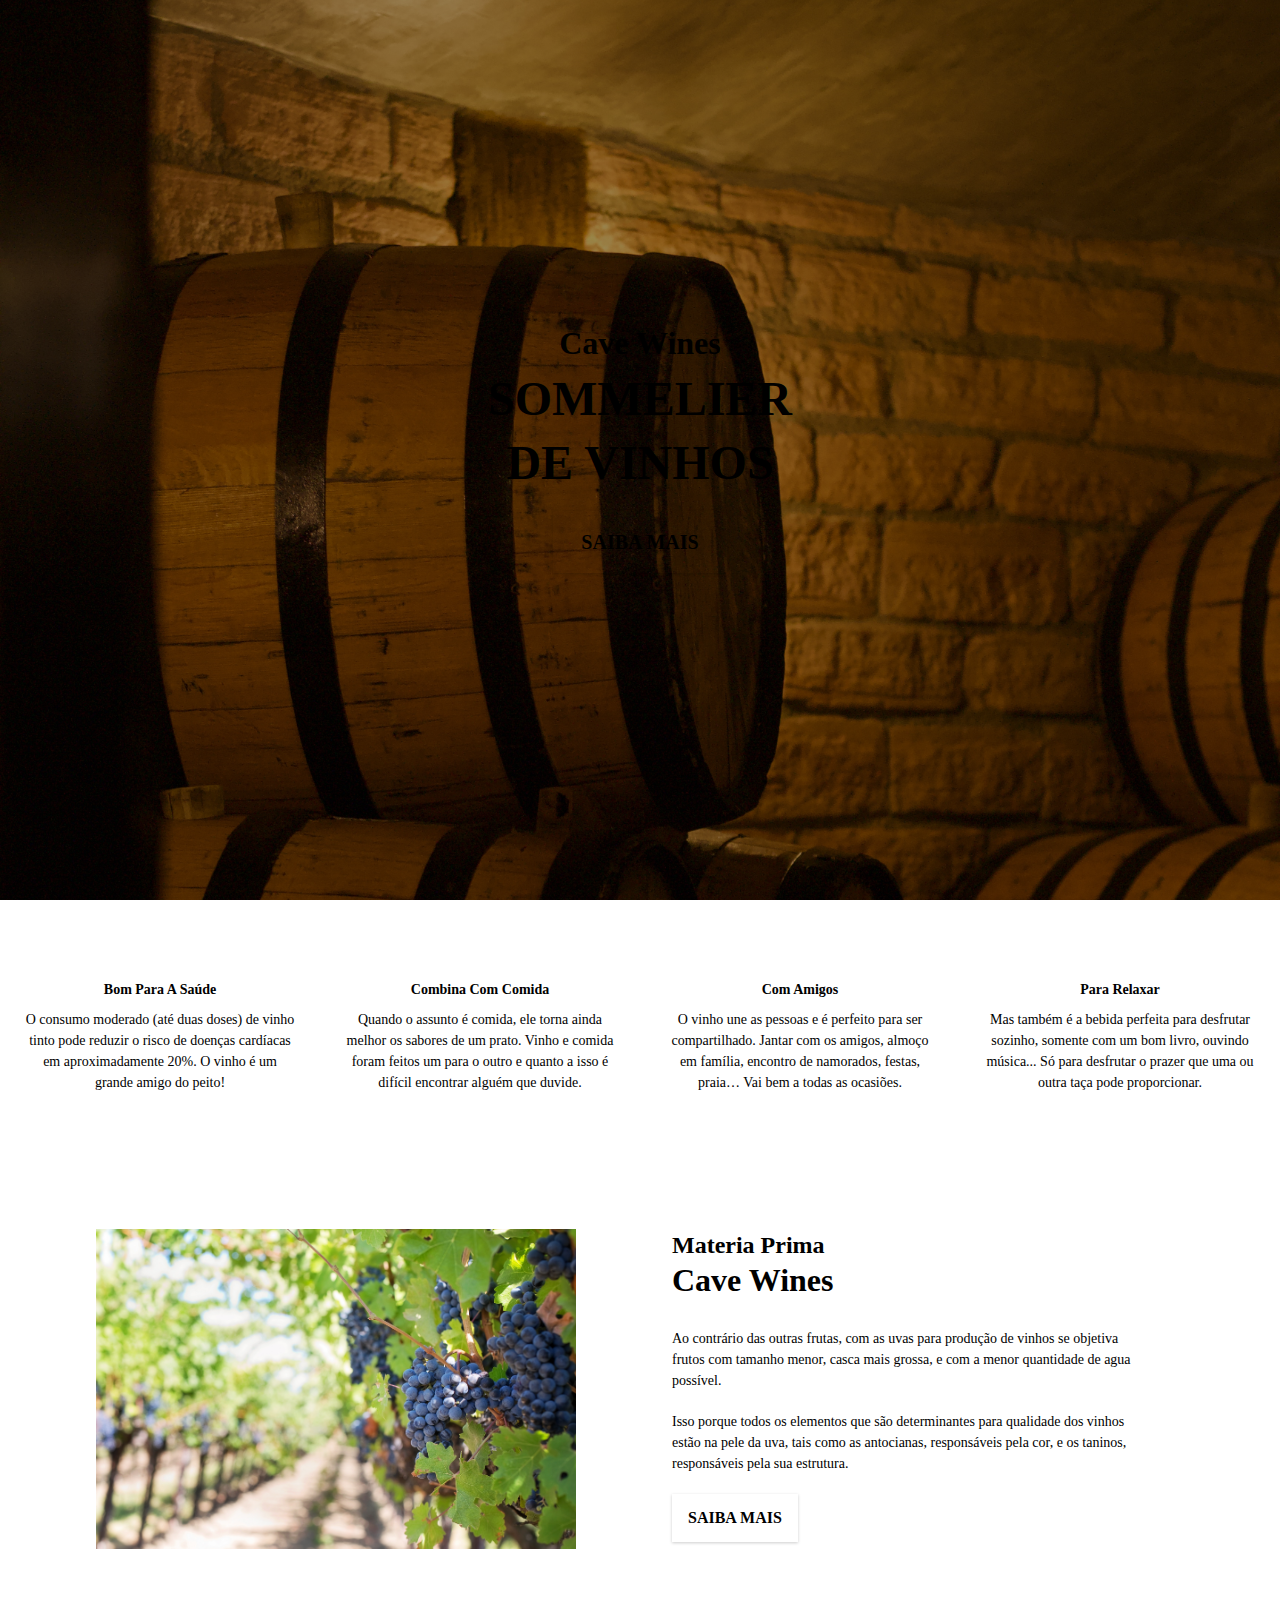
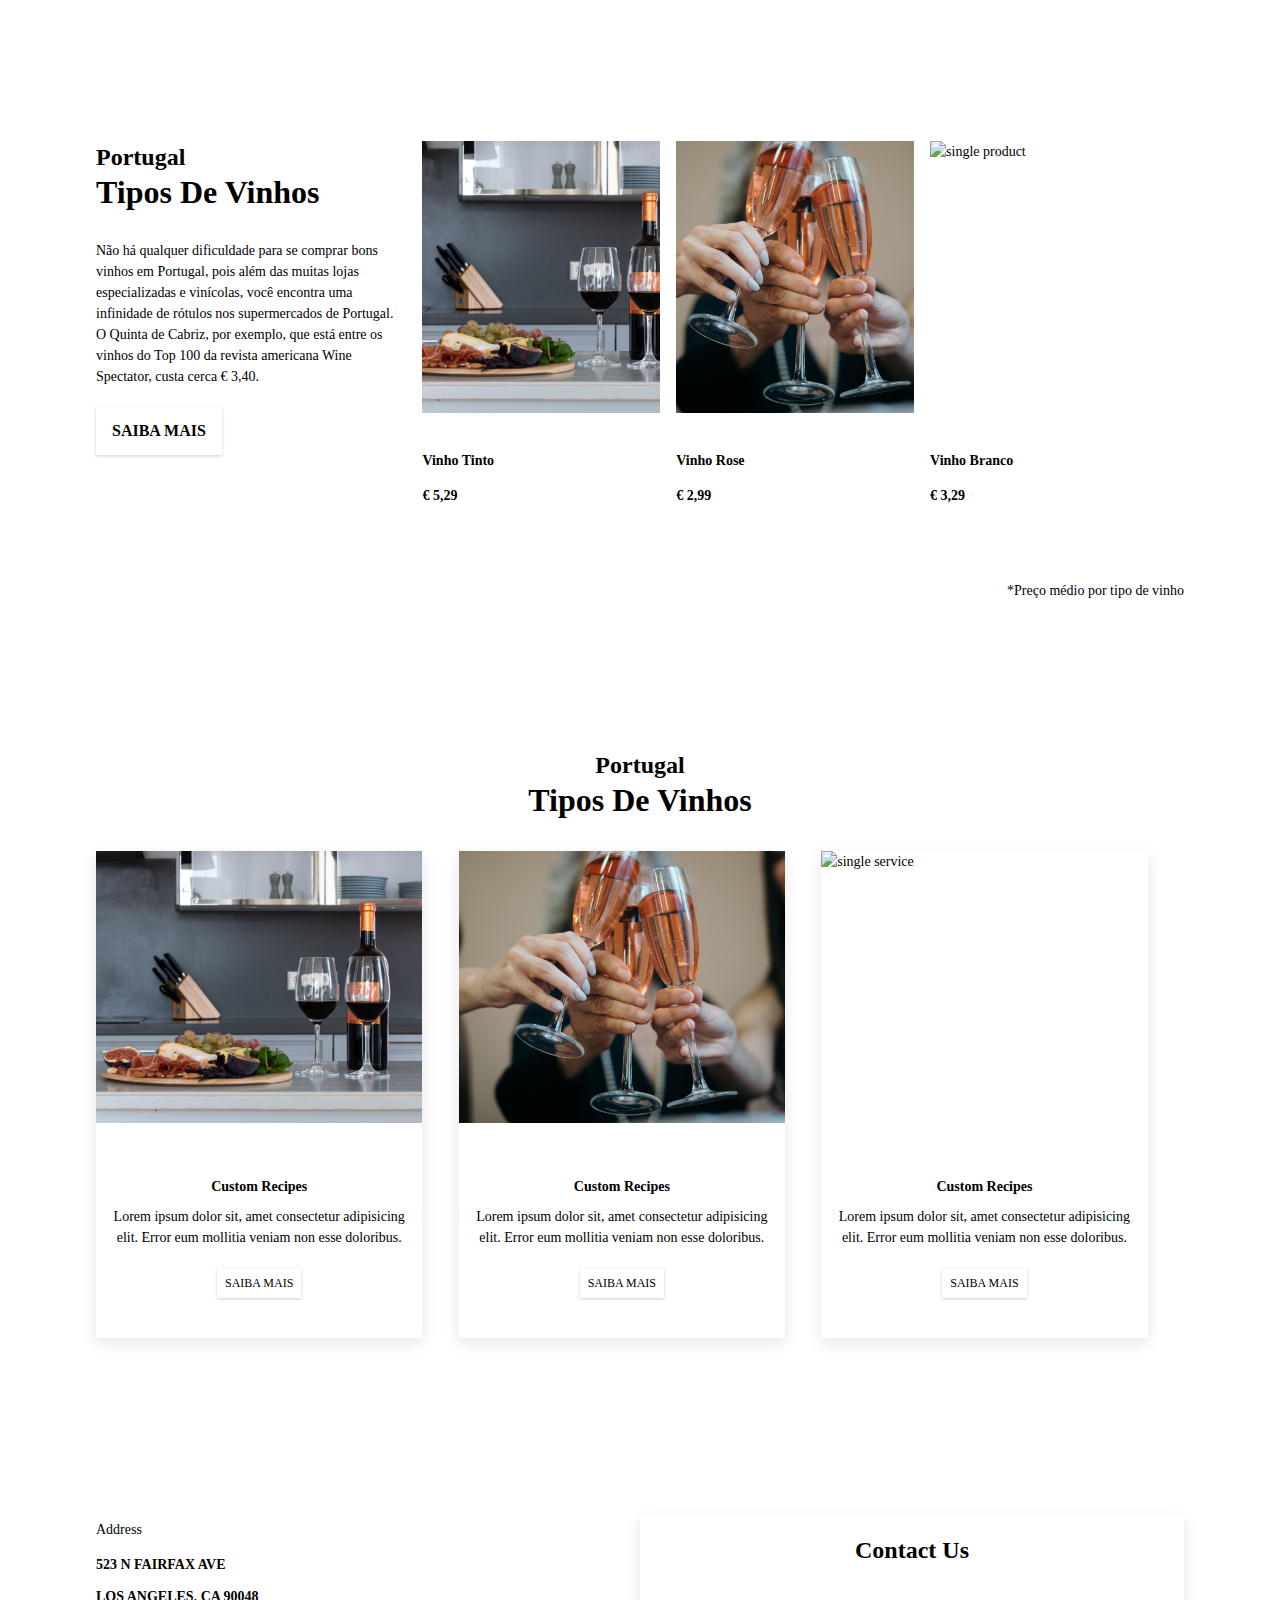
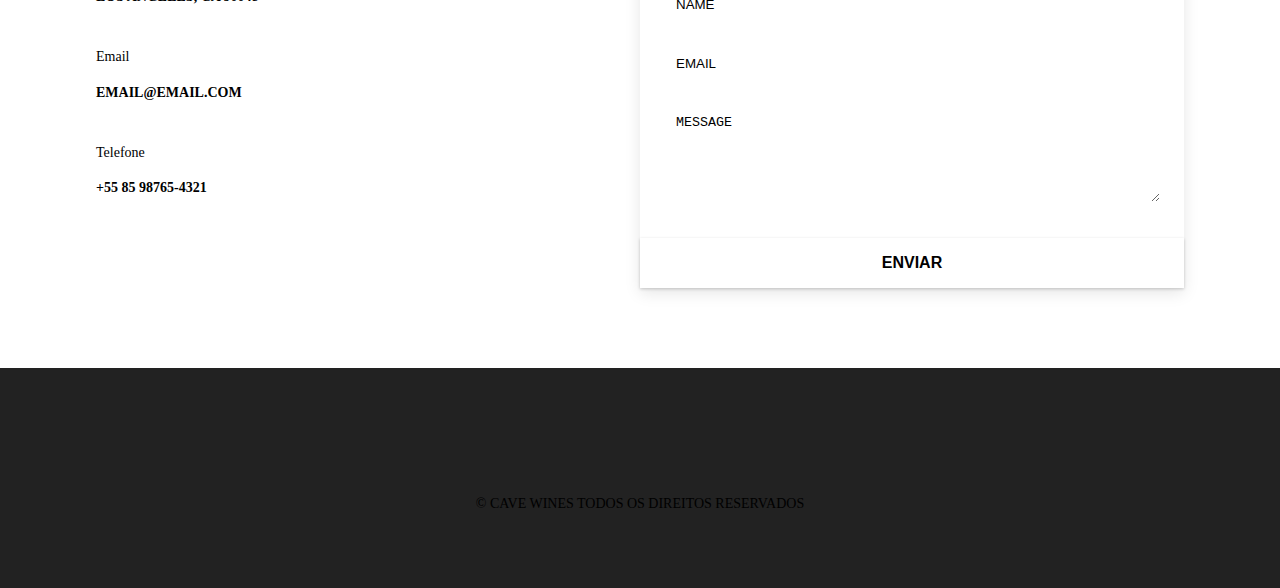
==== index.html @ 20e105df "first commit" ====
<!DOCTYPE html>
<html lang="pt-br">

<head>
  <meta charset="UTF-8" />
  <meta name="viewport" content="width=device-width, initial-scale=1.0" />
  <meta http-equiv="X-UA-Compatible" content="ie=edge" />
  <title>Loja de Vinhos || Início</title>
  <!-- font-awesome -->
  <!-- <link rel="stylesheet" href="./fontawesome-free-5.12.1-web/css/all.min.css" /> -->
  <!-- custom css -->
  <link rel="stylesheet" href="./css/styles.css" />
</head>

<body>
  <!-- Navbar -->
  <!-- nav button -->
  <span class="nav-btn" id="nav-btn">
    <i class="fas fa-bars"></i>
  </span>
  <nav class="navbar" id="navbar">
    <div class="navbar-header">
      <span class="nav-close" id="nav-close">
        <i class="fas fa-times"></i>
      </span>
    </div>
    <ul class="nav-items">
      <li><a href="index.html" class="nav-link">home</a></li>
      <li><a href="skills.html" class="nav-link">tipos</a></li>
      <li><a href="about.html" class="nav-link">sobre</a></li>
      <li><a href="products.html" class="nav-link">produtos</a></li>
    </ul>
  </nav>
  <!-- end nav button -->
  <!-- header -->
  <header class="header">
    <div class="banner">
      <h2>cave wines</h2>
      <h1>Sommelier <br /><br /> de vinhos</h1>
      <a href="skills.html" class="btn banner-btn">saiba mais</a>
    </div>
  </header>
  <!-- end of header -->
  <div class="content-divider"></div>
  <!-- skill section -->
  <section class="skills clearfix">
    <!-- single skills -->
    <article class="skill">
      <span class="skill-icon"><i class="fas fa-heart-pulse"></i></span>
      <h4 class="skill-title">Bom para a saúde</h4>
      <p class="skill-text">O consumo moderado (até duas doses) de vinho tinto pode reduzir o risco de doenças cardíacas
        em aproximadamente 20%. O vinho é um grande amigo do peito!</p>
    </article>
    <!-- end single skills -->
    <!-- single skills -->
    <article class="skill">
      <span class="skill-icon"><i class="fa-solid fa-cheese"></i></span>
      <h4 class="skill-title">Combina com comida</h4>
      <p class="skill-text">Quando o assunto é comida, ele torna ainda melhor os sabores de um prato. Vinho e comida
        foram feitos um para o outro e quanto a isso é difícil encontrar alguém que duvide.</p>
    </article>
    <!-- end single skills -->
    <!-- single skills -->
    <article class="skill">
      <span class="skill-icon"><i class="fas fa-users"></i></span>
      <h4 class="skill-title">Com amigos</h4>
      <p class="skill-text">O vinho une as pessoas e é perfeito para ser compartilhado. Jantar com os amigos, almoço em
        família, encontro de namorados, festas, praia… Vai bem a todas as ocasiões.</p>
    </article>
    <!-- end single skills -->
    <!-- single skills -->
    <article class="skill">
      <span class="skill-icon"><i class="fas fa-user"></i></span>
      <h4 class="skill-title">Para relaxar</h4>
      <p class="skill-text">Mas também é a bebida perfeita para desfrutar sozinho, somente com um bom livro, ouvindo
        música... Só para desfrutar o prazer que uma ou outra taça pode proporcionar.</p>
    </article>
    <!-- end single skills -->
  </section>
  <!-- about -->
  <section>
    <div class="section-center clearfix">
      <!-- about image -->
      <article class="about-img">
        <div class="about-picture-container">
          <img src="images/about-bcg.jpeg" alt="Uvas do campo" title="Uvas do campo" class="about-picture">
        </div>
      </article>
      <!-- about info -->
      <article class="about-info">
        <div class="section-title">
          <h3>materia prima</h3>
          <h2>cave wines</h2>
        </div>
        <p class="about-text">
          Ao contrário das outras frutas, com as uvas para produção de vinhos se objetiva frutos com tamanho menor,
          casca mais grossa, e com a menor quantidade de agua possível.
        </p>
        <p class="about-text">
          Isso porque todos os elementos que são determinantes para qualidade dos vinhos estão na pele da uva, tais como
          as antocianas, responsáveis pela cor, e os taninos, responsáveis pela sua estrutura.
        </p>
        <a href="about.html" class="btn">saiba mais</a>
      </article>
    </div>
  </section>
  <!-- end about -->

  <!-- products -->
  <section class="products">
    <div class="section-center clearfix">

      <!-- products info -->
      <article class="product-info">
        <!-- section title -->
        <div class="section-title">
          <h3>portugal</h3>
          <h2>tipos de vinhos</h2>
        </div>

        <!-- end section title -->
        <p class="product-text">
          Não há qualquer dificuldade para se comprar bons vinhos em Portugal, pois além das muitas lojas especializadas
          e vinícolas, você encontra uma infinidade de rótulos nos supermercados de Portugal. O Quinta de Cabriz, por
          exemplo, que está entre os vinhos do Top 100 da revista americana Wine Spectator, custa cerca € 3,40.
        </p>
        <a href="products.html" class="btn">saiba mais</a>
      </article>
      <!-- end products info -->
      <!-- product inventory -->
      <article class="product-inventory clearfix">
        <!-- product info -->
        <!-- single product -->
        <div class="product">
          <img src="images/product-1.jpg" alt="single product" class="product-img">
          <h4 class="product-title">vinho tinto</h4>
          <h4 class="product-price">€ 5,29</h4>
        </div>
        <!-- single product -->
        <!-- single product -->
        <div class="product">
          <img src="images/product-2.jpg" alt="single product" class="product-img">
          <h4 class="product-title">vinho rose</h4>
          <h4 class="product-price">€ 2,99</h4>
        </div>
        <!-- single product -->
        <!-- single product -->
        <div class="product">
          <img src="images/product-3.jpg" alt="single product" class="product-img">
          <h4 class="product-title">vinho branco</h4>
          <h4 class="product-price">€ 3,29</h4>
        </div>
        <!-- single product -->
      </article>
      <p class="product-obs">*Preço médio por tipo de vinho</p>
    </div>
  </section>
  <!-- end products -->
  <!-- Services -->
  <section class="services">
    <!-- section title -->
    <div class="section-title services-title">
      <h3>portugal</h3>
      <h2>tipos de vinhos</h2>
    </div>
    <!-- end section title -->
    <div class="section-center clearfix">
      <!-- single card -->
      <article class="service-card">
        <div class="service-img-container">
          <img src="images/product-1.jpg" class="service-img" alt="single service">
          <span class="service-icon">
            <i class="fa-solid fa-house"></i>
          </span>
        </div>
        <div class="service-info">
          <h4>custom recipes</h4>
          <p>Lorem ipsum dolor sit, amet consectetur adipisicing elit. Error eum mollitia veniam non esse doloribus.</p>
          <a href="products.html" class="btn service-btn">saiba mais</a>
        </div>
      </article>
      <!-- end single card -->
      <!-- single card -->
      <article class="service-card">
        <div class="service-img-container">
          <img src="images/product-2.jpg" class="service-img" alt="single service">
          <span class="service-icon">
            <i class="fa-solid fa-champagne-glasses"></i>
          </span>
        </div>
        <div class="service-info">
          <h4>custom recipes</h4>
          <p>Lorem ipsum dolor sit, amet consectetur adipisicing elit. Error eum mollitia veniam non esse doloribus.</p>
          <a href="products.html" class="btn service-btn">saiba mais</a>
        </div>
      </article>
      <!-- end single card -->
      <!-- single card -->
      <article class="service-card">
        <div class="service-img-container">
          <img src="images/product-3.jpg" class="service-img" alt="single service">
          <span class="service-icon ">
            <i class="fa-solid fa-utensils"></i>
          </span>
        </div>
        <div class="service-info">
          <h4>custom recipes</h4>
          <p>Lorem ipsum dolor sit, amet consectetur adipisicing elit. Error eum mollitia veniam non esse doloribus.</p>
          <a href="products.html" class="btn service-btn">saiba mais</a>
        </div>
      </article>
      <!-- end single card -->
    </div>
  </section>
  <!-- End Services -->
  <!-- contact -->
  <section class="contact">
    <div class="section-center clearfix">
      <!-- contact info -->
      <article class="contact-info">
        <!-- contact item -->
        <div class="contact-item">
          <h4 class="contact-title">
            <span class="contact-icon">
              <i class="fas fa-location-arrow"></i>
            </span>
            address
          </h4>
          <h4 class="contact-text">
            523 n Fairfax ave <br>
            Los Angeles, CA 90048
          </h4>
        </div>
        <!-- end contact item -->
        <!-- contact item -->
        <div class="contact-item">
          <h4 class="contact-title">
            <span class="contact-icon">
              <i class="fas fa-envelope"></i>
            </span>
            email
          </h4>
          <h4 class="contact-text">
            email@email.com
          </h4>
        </div>
        <!-- end contact item -->
        <!-- contact item -->
        <div class="contact-item">
          <h4 class="contact-title">
            <span class="contact-icon">
              <i class="fas fa-phone"></i>
            </span>
            Telefone
          </h4>
          <h4 class="contact-text">
            +55 85 98765-4321
          </h4>
        </div>
        <!-- end contact item -->
      </article>
      <!-- contact form -->
      <article class="contact-form">
        <h3>contact us</h3>
        <form action="">
          <div class="form-group">
            <!-- inputs -->
            <input type="text" placeholder="name" class="form-control" name="name">
            <input type="email" placeholder="email" class="form-control" name="email">
            <textarea class="form-control" name="message" placeholder="message" rows="5"></textarea>
          </div>
          <button type="submit" class="submit-btn btn">enviar</button>
        </form>
      </article>


    </div>
  </section>
  <!-- end contact -->
  <!-- footer -->
  <footer class="footer">
    <div class="section-center">
      <div class="social-icons">
        <a href="#" class="social-icon">
          <i class="fab fa-facebook"></i>
        </a>
        <a href="#" class="social-icon">
          <i class="fab fa-twitter"></i>
        </a>
        <a href="#" class="social-icon">
          <i class="fab fa-instagram"></i>
        </a>
      </div>
      <h4 class="footer-text">
        &copy; <span id="date"></span>
        <span class="company">cave wines</span>
        todos os direitos reservados
      </h4>
    </div>
  </footer>
  <!-- end footer -->
  <script src="app.js"></script>
  <!-- font-awesome -->
  <script src="https://kit.fontawesome.com/539681d9d5.js" crossorigin="anonymous"></script>
</body>

</html>
---- css/styles.css ----
<<<<<<< HEAD
@import url('https://fonts.googleapis.com/css?family=Catamaran:400,700|Grand+Hotel');
=======
@import url('https://fonts.googleapis.com/css2?family=Asul:wght@400;700&family=Source+Sans+Pro:wght@300;600&display=swap');

:root {
    --clr-title: #A69292;
    --clr-primary: #260407;
    --clr-primary-light: #40080C;
    --clr-grey-1: #102a42;
    --clr-grey-5: #A69292;
    --clr-grey-10: #D9D7D7;
    --clr-whrite: #fff;
    --ff-primary: 'Source Sans Pro', sans-serif;
    --ff-secondary: 'Asul', sans-serif;
    --transition: all .3s linear;
    --spacing: .25rem;
    --radius: .5rem;
}

* {
    margin: 0;
    padding: 0;
    box-sizing: border-box;
}

body {
    font-family: var(--ff-primary);
    background: var(--clr-whrite);
    color: var(--clr-grey-1);
    line-height: 1.5;
    font-size: .875rem;
}

a {
    text-decoration: none;
}

img {
    width: 100%;
    display: block;
}

h1, h2, h3, h4 {
    letter-spacing: var(--spacing);
    text-transform: capitalize;
    line-height: 2rem;
    margin-bottom: .2rem;
}

h1 {
    font-size: 3rem;
}

h2 {
    font-size: 2rem;
}

h3 {
    font-size: 1.5rem;
}

h4 {
    font-size: .875rem;
}

p {
    margin-bottom: 1.25rem;
}

@media screen and (-min-width: 800px) {
    body {
        font-size: 1rem;
    }

    h1, h2, h3, h4 {
        line-height: 1rem;
    }

    h1 {
        font-size: 4rem;
    }

    h2 {
        font-size: 2.5rem;
    }

    h3 {
        font-size: 2rem;
    }

    h4 {
        font-size: 1rem;
    }

}

.btn {
    text-transform: uppercase;
    background: var(--clr-primary);
    color: var(--clr-whrite);
    padding: .75rem 1rem;
    letter-spacing: var(--spacing);
    display: inline-block;
    font-weight: 700;
    transition: var(--transition);
    font-size: 1rem;
    border: none;
    cursor: pointer;
    box-shadow: 0 1px 3px rgba(0, 0, 0, 0.2);
}

.btn:hover {
    color: var(--clr-primary);
    background: var(--clr-title);
}

.clearfix::after, .clearfix::before {
    content: "";
    clear: both;
    display: table;
}

.section-title h3 {
    font-family: var(--ff-secondary);
    color: var(--clr-primary);
}

.section-title {
    margin-bottom: 2rem;
}

.section-center {
    padding: 4rem 0;
    width: 85vw;
    margin: 0 auto;
    max-width: 1170px;
}

@media screen and(min-width:992px) {
    .section-center {
        width: 95vw;
        padding: 4rem 1rem;
    }
}


/* More Global CSS */

/* 
=======================
Navbar
=======================
*/

.nav-btn{
    position: fixed;
    top: 5%;
    left: 5%;
    font-size: 2.5rem;
    color: var(--clr-primary-light);
    z-index: 1;
    cursor: pointer;
    /* animation */

}

/* Navbar */
.navbar{
    position: fixed;
    left: 0;
    top: 0;
    right: 0;
    bottom: 0;
    background: var(--clr-grey-10);
    z-index: 2;
    box-sizing: 2px 0 2px rgba(0,0,0,0.2);
    transform: translateX(-100%);
    transition: var(--transition);
}

.showNav{
    transform: translate(0);
}

.navbar-header{
    text-align: right;
    padding-right: 1rem;
}

.nav-close{
    font-size: 2.5rem;
    cursor:pointer;
    color: #f29c9c;
    transition: var(--transition);
}

.nav-close:hover{
    color: #bb2525;
}
.nav-items{
    list-style-type: none;
}
.nav-link{
    display: block;
    font-size: 1.5rem;
    padding: .25rem 1rem;
    text-transform: uppercase;
    letter-spacing: var(--spacing);
    color: var(--clr-grey-1);
    transition: var(--transition);
}

.nav-link:hover{
    background: var(--clr-title);
    color: var(--clr-primary-light);
    padding-left: 1.5rem;
    border-left: 0.25rem solid  var(--clr-primary);
}

@media screen and (min-width: 768px){
    .navbar{
        width: 30vw;
        max-width: 20rem;
    }
}

/* 
=======================
Header
=======================
*/

.header {
    min-height: 100vh;
    background: linear-gradient(rgba(0, 0, 0, 0.4), rgba(0, 0, 0, 0.4)), url("../images/main-bcg.jpg") center/cover no-repeat fixed;
    background-position: 0% 30%;
    overflow-x: hidden;
}

.banner {
    text-align: center;
    position: absolute;
    top: 50%;
    left: 50%;
    transform: translate(-50%, -50%);
}

.banner h2 {
    font-family: var(--ff-secondary);
    color: var(--clr-title);
}

.banner h1 {
    text-transform: uppercase;
    color: var(--clr-whrite);
    margin-top: 1.5rem;
    margin-bottom: 2rem;
}

.banner-btn {
    outline: .125rem solid var(--clr-primary);
    outline-offset: .25rem;
    font-size: 1.25rem;
    padding: 1rem 1.75rem;
}

.banner-btn:hover {
    outline: .125rem solid var(--clr-title);
}

/* Content divider */
.content-divider {
    height: .5rem;
    background: linear-gradient(to left, var(--clr-primary), var(--clr-grey-5), var(--clr-primary));
}

/* 
=======================
Skills
=======================
 */

.skills {
    background: var(--clr-grey-10);
}

.skill {
    padding: 2.5rem 0;
    text-align: center;
    transition: var(--transition);
}

.skill-icon {
    font-size: 2.5rem;
    margin-bottom: 1.25rem;
    transition: var(--transition);
    display: inline-block;
    color: var(--clr-primary);
}

.skill-text {
    color: var(--clr-grey-1);
    max-width: 17rem;
    margin: 0 auto;
}

.skill:hover {
    background-color: var(--clr-whrite);
    box-shadow: 0 2px var(--clr-primary);
}

.skill:hover .skill-icon {
    transform: translateY(-5px);
}

@media screen and (min-width: 576px) {
    .skill {
        float: left;
        width: 50%;

    }
}

@media screen and (min-width: 1200px) {
    .skill {
        width: 25%;
    }
}

/* 
=======================
About
=======================
 */

.about-img, .about-info {
    padding: 2rem 0;
}

.about-picture-container {
    background-color: var(--clr-primary);
    border: .5rem solid var(--clr-primary);
    max-width: 30rem;
    /* exrea stuff */
    overflow: hidden;
}

.about-picture {
    transition: var(--transition);
}

.about-picture-container:hover .about-picture {
    opacity: .5;
    transform: scale(1.1);
}

.about-text {
    max-width: 30rem;
    color: var(--clr-grey-1);
}

@media screen and (min-width: 992px) {
    .about-img, .about-info {
        float: left;
        width: 50%;
    }

    .about-info {
        padding: 2rem;
    }
}

/* 
=======================
Products
=======================
 */

.products {
    background-color: var(--clr-grey-10);
}

.products article {
    padding: 2rem 0;
}

.product-text {
    color: var(--clr-grey-1);
    max-width: 27rem;
    padding-right: 1rem;
}

.product {
    margin-bottom: 2rem;

}

.product-img {
    border-radius: var(--radius);
    margin-bottom: 2rem;
    height: 17rem;
    object-fit: cover;
}

.product-price {
    color: var(--clr-primary);
}

.product-obs {
    text-align: right;
}

@media screen and (min-width:786px) {
    .product {
        float: left;
        width: 50%;
        padding-right: 1rem;
    }
}

@media screen and (min-width:992px) {
    .product {
        width: 33.33%;
    }
}

@media screen and (min-width:1200px) {
    .product-info {
        float: left;
        width: 30%;
    }

    .product-inventory {
        float: left;
        width: 70%;
    }
}

/* 
=======================
Services
=======================
 */

.services-title {
    margin-top: 4rem;
    margin-bottom: -4rem;
    text-align: center;
}

.service-card {
    margin: 2rem 0;
    background-color: var(--clr-grey-10);
    border-radius: var(--radius);
    box-shadow: 0 5px 15px rgba(0, 0, 0, 0.1);
    transition: var(--transition);
}

.service-card:hover {
    transform: scale(1.05);
    box-shadow: 0 5px 15px rgba(0, 0, 0, 0.2);
}

.service-img {
    height: 17rem;
    object-fit: cover;
    border-top-left-radius: var(--radius);
    border-top-right-radius: var(--radius);
}

.service-info {
    text-align: center;
    padding: 3rem 1rem 2.5rem 1rem;
}

.service-info p {
    max-width: 20rem;
    color: var(--clr-grey-1);
    margin: 0 auto;
}

.service-btn {
    font-size: 0.75rem;
    text-transform: uppercase;
    padding: 0.375rem 0.5rem;
    border-radius: var(--radius);
    font-weight: 400;
    margin-top: 1.25rem;
}

@media screen and (min-width:768px) {
    .service-card {
        float: left;
        width: 45%;
        margin-right: 5%;
    }
}

@media screen and (min-width:992px) {
    .service-card {
        width: 30%;
        margin-right: 3.33%;
    }
}

.service-img-container {
    position: relative
}

.service-icon {
    position: absolute;
    left: 50%;
    bottom: 0;
    font-size: 2rem;
    color: var(--clr-primary);
    background-color: var(--clr-grey-5);
    padding: .25rem .6rem;
    border-radius: 50%;
    transform: translate(-50%, 50%);
    border: .375rem solid var(--clr-grey-10);
}

.service-icon>.fa-utensils {
    padding: .25rem .35rem;
}

/* 
=======================
Contacts
=======================
 */

.contact {
    background: var(--clr-grey-10);
}

.contact-form, .contact-info {
    margin: 1rem 0;
}

.contact-item {
    margin-bottom: 1.75rem;
}

.contact-title {
    color: var(--clr-primary);
    font-weight: 400;
}

.contact-text {
    text-transform: uppercase;
}

.contact-form {
    background: var(--clr-whrite);
    border-radius: var(--radius);
    text-align: center;
    box-shadow: 0 5px 15px rgba(0, 0, 0, 0.1);
    transition: var(--transition);
    max-width: 35rem;
}

.contact-form:hover {
    box-shadow: 0 5px 15px rgba(0, 0, 0, 0.2);
}

.contact-form h3 {
    padding-top: 1.25rem;
    color: var(--clr-grey-1);
}

.form-group {
    padding: 1rem 1.5rem;
}

.form-control {
    display: block;
    width: 100%;
    padding: .75rem;
    border: none;
    margin-bottom: 1.25rem;
    background-color: var(--clr-grey-10);
    border-radius: var(--radius);
    text-transform: uppercase;
    letter-spacing: var(--spacing);
}

.form-control::placeholder {
    font-family: var(--ff-primary);
    color: var(--clr-grey-1);
    text-transform: uppercase;
    letter-spacing: var(--spacing);
}

.submit-btn {
    display: block;
    width: 100%;
    padding: 1rem;
    border-bottom-left-radius: var(--radius);
    border-bottom-right-radius: var(--radius);
}

@media screen and (min-width: 992px) {

    .contact-form,
    .contact-info {
        float: left;
        width: 50%
    }
}

/* 
=======================
Footer
=======================
 */

.footer {
    background-color: #222;
    text-align: center;
}

.social-icon {
    color: var(--clr-whrite);
    font-size: 1.5rem;
    margin-right: 1rem;
    transition: var(--transition);
}

.social-icon:hover {
    color: var(--clr-title);
}

.footer-text {
    margin-top: 1.25rem;
    text-transform: uppercase;
    color: var(--clr-whrite);
    font-weight: 400;
}

.company {
    color: var(--clr-title);
}
>>>>>>> beefe30 (first commit)
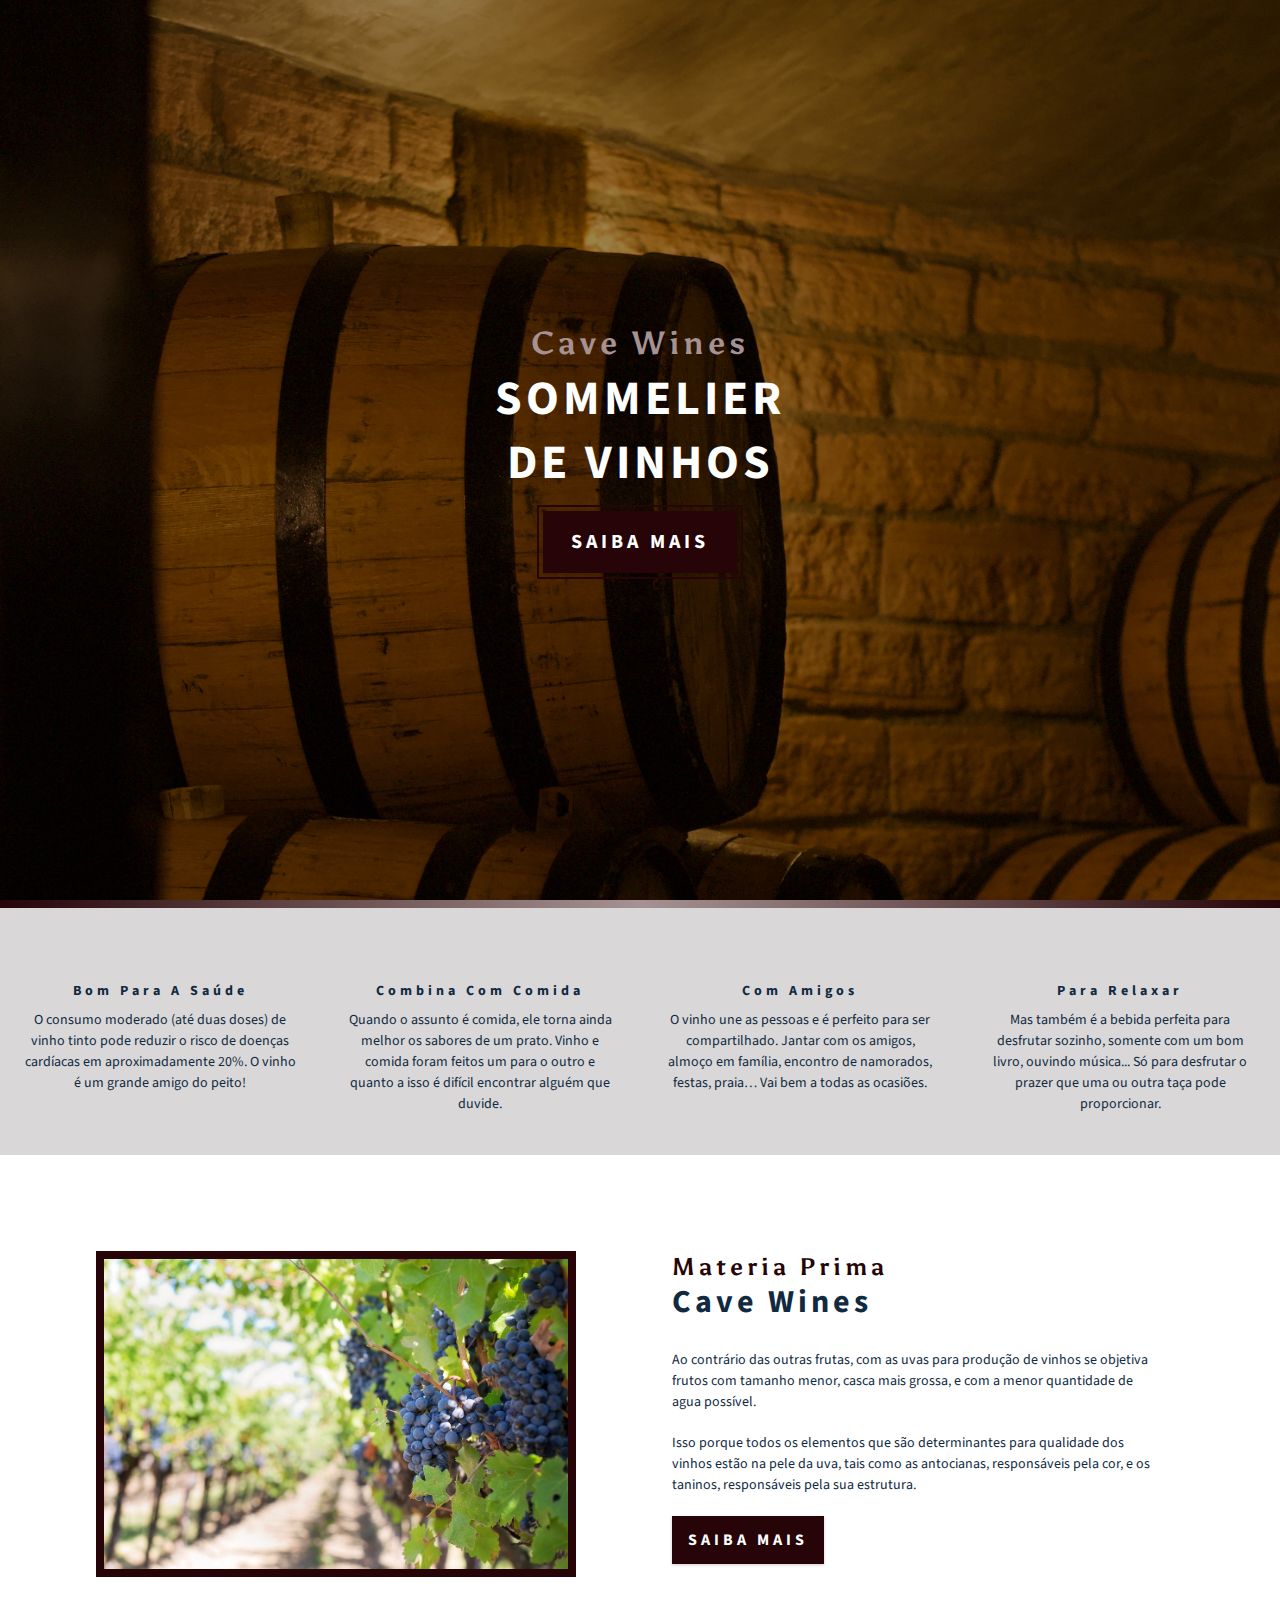
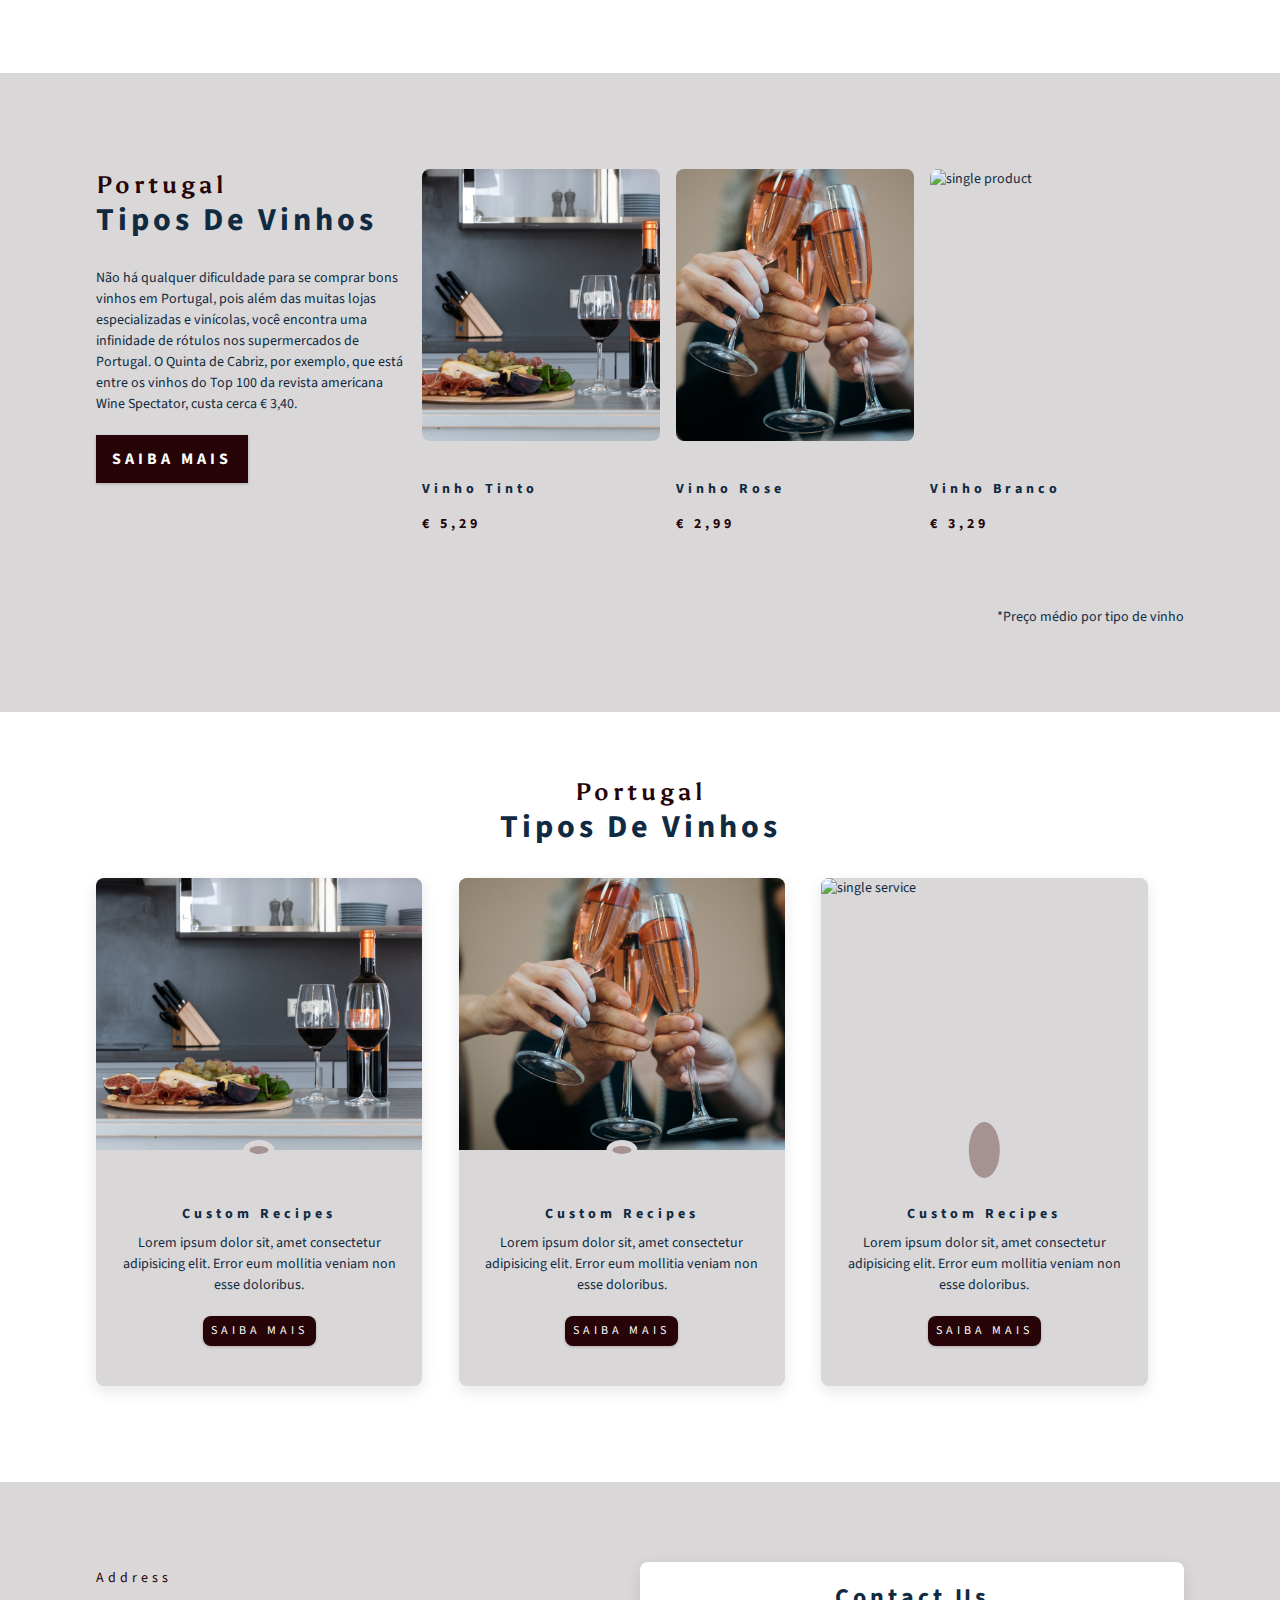
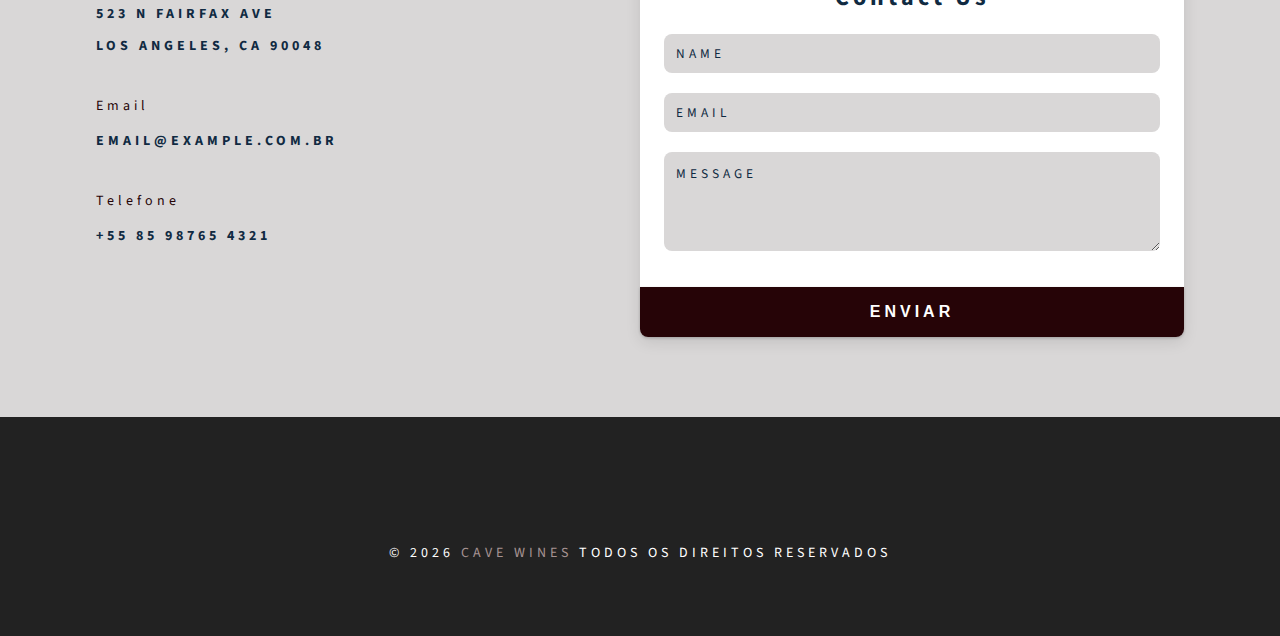
==== commit 1e4af0f9: "animation + multiple pages" ====
--- a/index.html
+++ b/index.html
@@ -5,9 +5,7 @@
   <meta charset="UTF-8" />
   <meta name="viewport" content="width=device-width, initial-scale=1.0" />
   <meta http-equiv="X-UA-Compatible" content="ie=edge" />
-  <title>Loja de Vinhos || Início</title>
-  <!-- font-awesome -->
-  <!-- <link rel="stylesheet" href="./fontawesome-free-5.12.1-web/css/all.min.css" /> -->
+  <title>Loja de Vinhos || HOME</title>
   <!-- custom css -->
   <link rel="stylesheet" href="./css/styles.css" />
 </head>
@@ -26,12 +24,13 @@
     </div>
     <ul class="nav-items">
       <li><a href="index.html" class="nav-link">home</a></li>
-      <li><a href="skills.html" class="nav-link">tipos</a></li>
-      <li><a href="about.html" class="nav-link">sobre</a></li>
-      <li><a href="products.html" class="nav-link">produtos</a></li>
+      <li><a href="skills.html" class="nav-link">skills</a></li>
+      <li><a href="about.html" class="nav-link">about</a></li>
+      <li><a href="products.html" class="nav-link">products</a></li>
     </ul>
   </nav>
   <!-- end nav button -->
+
   <!-- header -->
   <header class="header">
     <div class="banner">
@@ -41,7 +40,9 @@
     </div>
   </header>
   <!-- end of header -->
+
   <div class="content-divider"></div>
+
   <!-- skill section -->
   <section class="skills clearfix">
     <!-- single skills -->
@@ -77,8 +78,10 @@
     </article>
     <!-- end single skills -->
   </section>
+  <!-- end skill section -->
+
   <!-- about -->
-  <section>
+  <section class="about">
     <div class="section-center clearfix">
       <!-- about image -->
       <article class="about-img">
@@ -156,6 +159,7 @@
     </div>
   </section>
   <!-- end products -->
+
   <!-- Services -->
   <section class="services">
     <!-- section title -->
@@ -213,6 +217,7 @@
     </div>
   </section>
   <!-- End Services -->
+
   <!-- contact -->
   <section class="contact">
     <div class="section-center clearfix">
@@ -241,7 +246,7 @@
             email
           </h4>
           <h4 class="contact-text">
-            email@email.com
+            <a href="mailto:email@example.com.br">email@example.com.br</a>
           </h4>
         </div>
         <!-- end contact item -->
@@ -254,7 +259,7 @@
             Telefone
           </h4>
           <h4 class="contact-text">
-            +55 85 98765-4321
+            <a href="tel:+5585987654321">+55 85 98765 4321</a>
           </h4>
         </div>
         <!-- end contact item -->
@@ -262,7 +267,8 @@
       <!-- contact form -->
       <article class="contact-form">
         <h3>contact us</h3>
-        <form action="">
+        <form action="https://formspree.io/f/mrgjlwrv"
+        method="POST">
           <div class="form-group">
             <!-- inputs -->
             <input type="text" placeholder="name" class="form-control" name="name">
@@ -277,6 +283,7 @@
     </div>
   </section>
   <!-- end contact -->
+
   <!-- footer -->
   <footer class="footer">
     <div class="section-center">
@@ -299,6 +306,7 @@
     </div>
   </footer>
   <!-- end footer -->
+
   <script src="app.js"></script>
   <!-- font-awesome -->
   <script src="https://kit.fontawesome.com/539681d9d5.js" crossorigin="anonymous"></script>
--- a/css/styles.css
+++ b/css/styles.css
@@ -1,6 +1,4 @@
-<<<<<<< HEAD
 @import url('https://fonts.googleapis.com/css?family=Catamaran:400,700|Grand+Hotel');
-=======
 @import url('https://fonts.googleapis.com/css2?family=Asul:wght@400;700&family=Source+Sans+Pro:wght@300;600&display=swap');
 
 :root {
@@ -149,11 +147,92 @@
 
 /* 
 =======================
+Animation
+=======================
+*/
+
+@keyframes bounce {
+    0% {
+        transform: scale(1);
+    }
+
+    50% {
+        transform: scale(1.3);
+    }
+
+    100% {
+        transform: scale(1);
+    }
+}
+
+@keyframes slideFromRight {
+    0% {
+        transform: translateX(1000px);
+        opacity: 0;
+    }
+
+    50% {
+        transform: translateX(-200px);
+        opacity: .5;
+    }
+
+    75% {
+        transform: translateX(50px);
+        opacity: .75;
+    }
+
+    100% {
+        transform: translateX(0px);
+        opacity: 1;
+    }
+}
+
+@keyframes slideFromLeft {
+    0% {
+        transform: translateX(-1000px);
+        opacity: 0;
+    }
+
+    50% {
+        transform: translateX(200px);
+        opacity: .5;
+    }
+
+    75% {
+        transform: translateX(-50px);
+        opacity: .75;
+    }
+
+    100% {
+        transform: translateX(0px);
+        opacity: 1;
+    }
+}
+
+@keyframes show {
+    0% {
+        transform: scale(1.5);
+        opacity: 0;
+    }
+
+    50% {
+        transform: scale(2);
+        opacity: .5;
+    }
+
+    100% {
+        transform: scale(1);
+        opacity: 1;
+    }
+}
+
+/* 
+=======================
 Navbar
 =======================
 */
 
-.nav-btn{
+.nav-btn {
     position: fixed;
     top: 5%;
     left: 5%;
@@ -162,11 +241,12 @@
     z-index: 1;
     cursor: pointer;
     /* animation */
-
+    animation: bounce 2s ease infinite;
+    /* animation: name duration timing-function delay iteration-count direction fill-mode; */
 }
 
 /* Navbar */
-.navbar{
+.navbar {
     position: fixed;
     left: 0;
     top: 0;
@@ -174,34 +254,36 @@
     bottom: 0;
     background: var(--clr-grey-10);
     z-index: 2;
-    box-sizing: 2px 0 2px rgba(0,0,0,0.2);
+    box-sizing: 2px 0 2px rgba(0, 0, 0, 0.2);
     transform: translateX(-100%);
     transition: var(--transition);
 }
 
-.showNav{
+.showNav {
     transform: translate(0);
 }
 
-.navbar-header{
+.navbar-header {
     text-align: right;
     padding-right: 1rem;
 }
 
-.nav-close{
+.nav-close {
     font-size: 2.5rem;
-    cursor:pointer;
+    cursor: pointer;
     color: #f29c9c;
     transition: var(--transition);
 }
 
-.nav-close:hover{
+.nav-close:hover {
     color: #bb2525;
 }
-.nav-items{
+
+.nav-items {
     list-style-type: none;
 }
-.nav-link{
+
+.nav-link {
     display: block;
     font-size: 1.5rem;
     padding: .25rem 1rem;
@@ -211,15 +293,15 @@
     transition: var(--transition);
 }
 
-.nav-link:hover{
+.nav-link:hover {
     background: var(--clr-title);
     color: var(--clr-primary-light);
     padding-left: 1.5rem;
-    border-left: 0.25rem solid  var(--clr-primary);
-}
-
-@media screen and (min-width: 768px){
-    .navbar{
+    border-left: 0.25rem solid var(--clr-primary);
+}
+
+@media screen and (min-width: 768px) {
+    .navbar {
         width: 30vw;
         max-width: 20rem;
     }
@@ -249,6 +331,8 @@
 .banner h2 {
     font-family: var(--ff-secondary);
     color: var(--clr-title);
+    /* animation */
+    animation: slideFromRight 5s ease-in-out 1;
 }
 
 .banner h1 {
@@ -256,6 +340,8 @@
     color: var(--clr-whrite);
     margin-top: 1.5rem;
     margin-bottom: 2rem;
+    /* animation */
+    animation: slideFromLeft 5s ease-in-out 1;
 }
 
 .banner-btn {
@@ -263,6 +349,7 @@
     outline-offset: .25rem;
     font-size: 1.25rem;
     padding: 1rem 1.75rem;
+    animation: show 2s linear 1;
 }
 
 .banner-btn:hover {
@@ -552,6 +639,10 @@
     text-transform: uppercase;
 }
 
+.contact-text a {
+    color: inherit;
+}
+
 .contact-form {
     background: var(--clr-whrite);
     border-radius: var(--radius);
@@ -569,6 +660,9 @@
     padding-top: 1.25rem;
     color: var(--clr-grey-1);
 }
+
+
+
 
 .form-group {
     padding: 1rem 1.5rem;
@@ -641,5 +735,4 @@
 
 .company {
     color: var(--clr-title);
-}
->>>>>>> beefe30 (first commit)
+}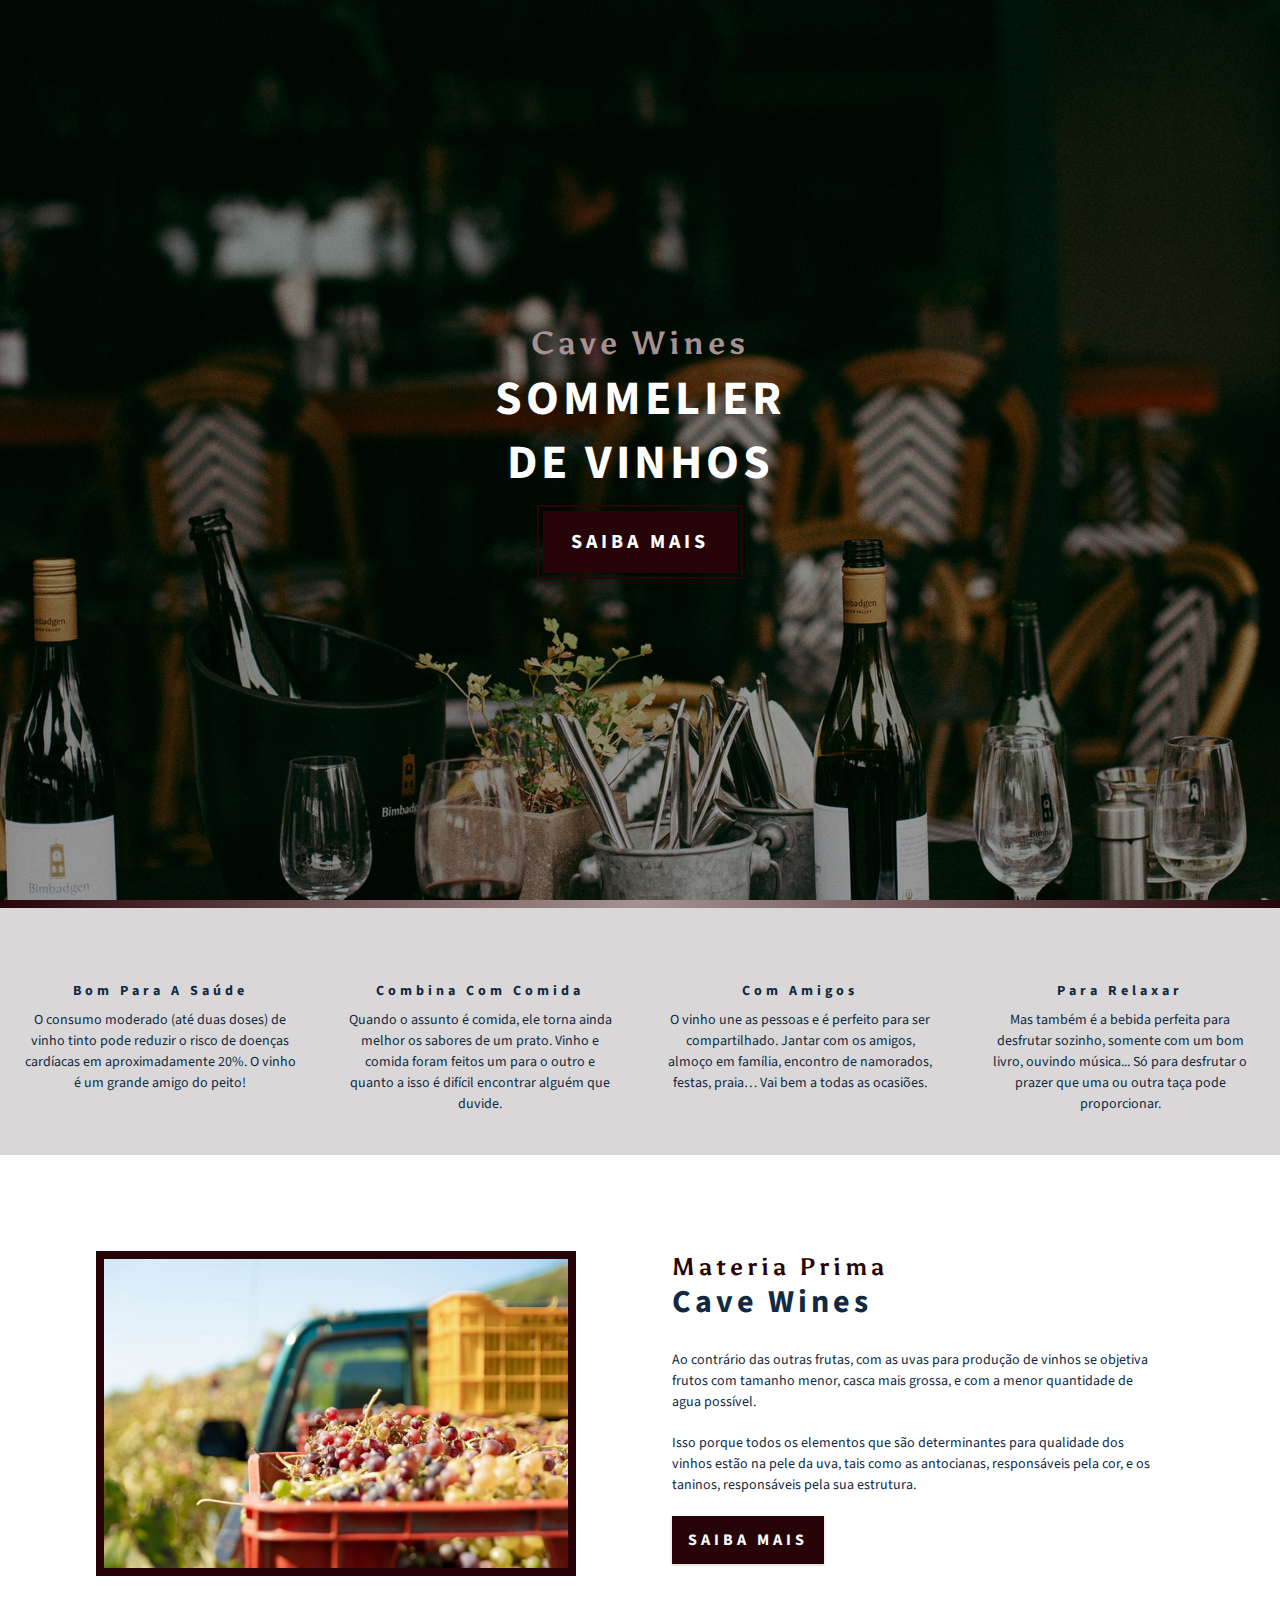
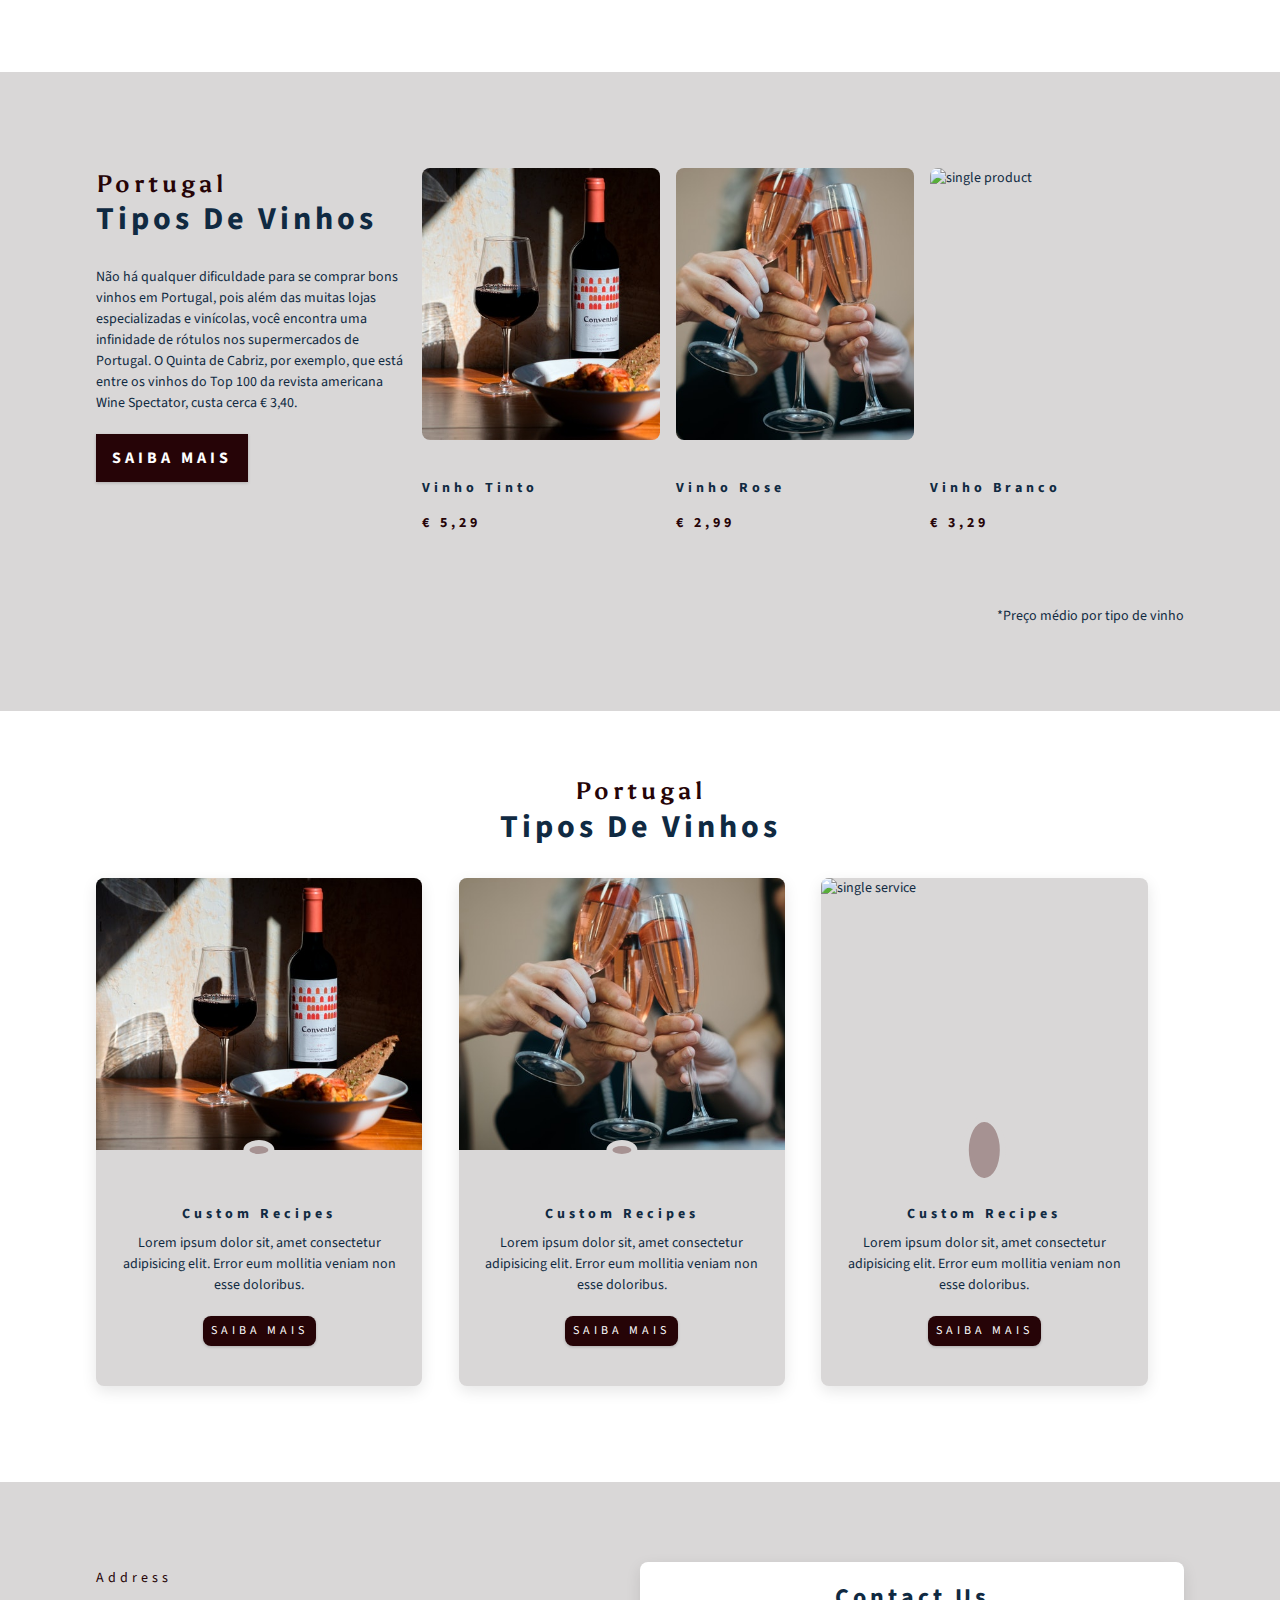
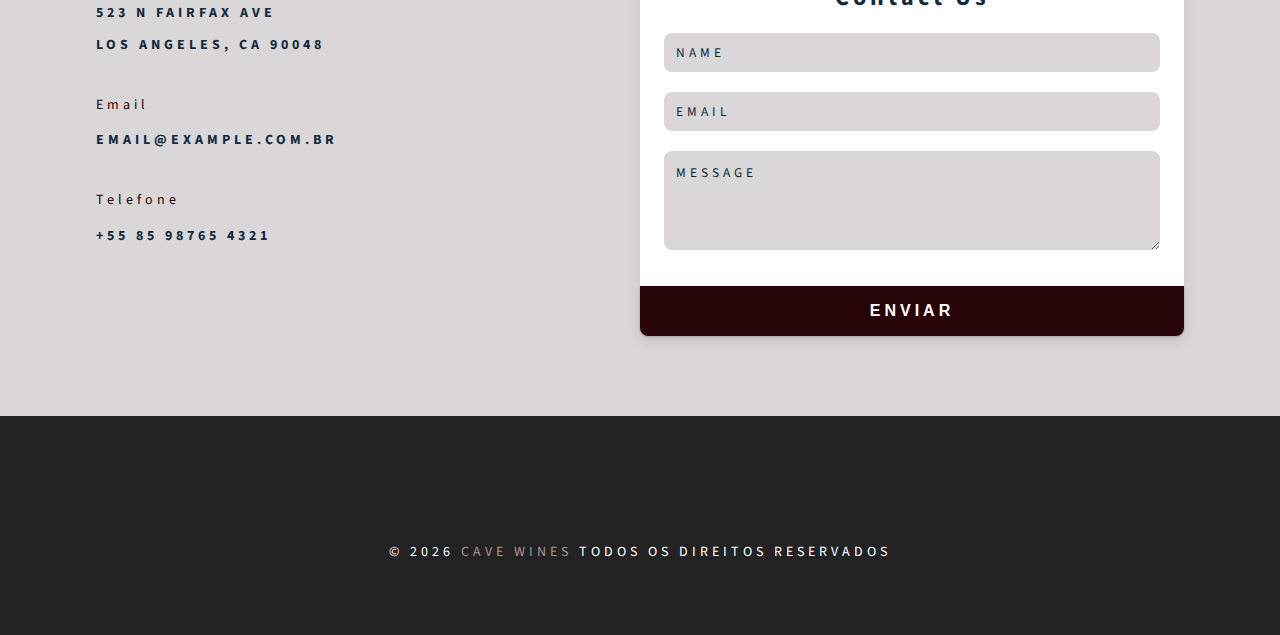
==== commit a55cc0fb: "adjust image resolution" ====
--- a/index.html
+++ b/index.html
@@ -86,7 +86,7 @@
       <!-- about image -->
       <article class="about-img">
         <div class="about-picture-container">
-          <img src="images/about-bcg.jpeg" alt="Uvas do campo" title="Uvas do campo" class="about-picture">
+          <img src="images/about-bcg.jpg" alt="Uvas do campo" title="Uvas do campo" class="about-picture">
         </div>
       </article>
       <!-- about info -->
--- a/css/styles.css
+++ b/css/styles.css
@@ -316,7 +316,7 @@
 .header {
     min-height: 100vh;
     background: linear-gradient(rgba(0, 0, 0, 0.4), rgba(0, 0, 0, 0.4)), url("../images/main-bcg.jpg") center/cover no-repeat fixed;
-    background-position: 0% 30%;
+    background-position: 0% 70%;
     overflow-x: hidden;
 }
 
